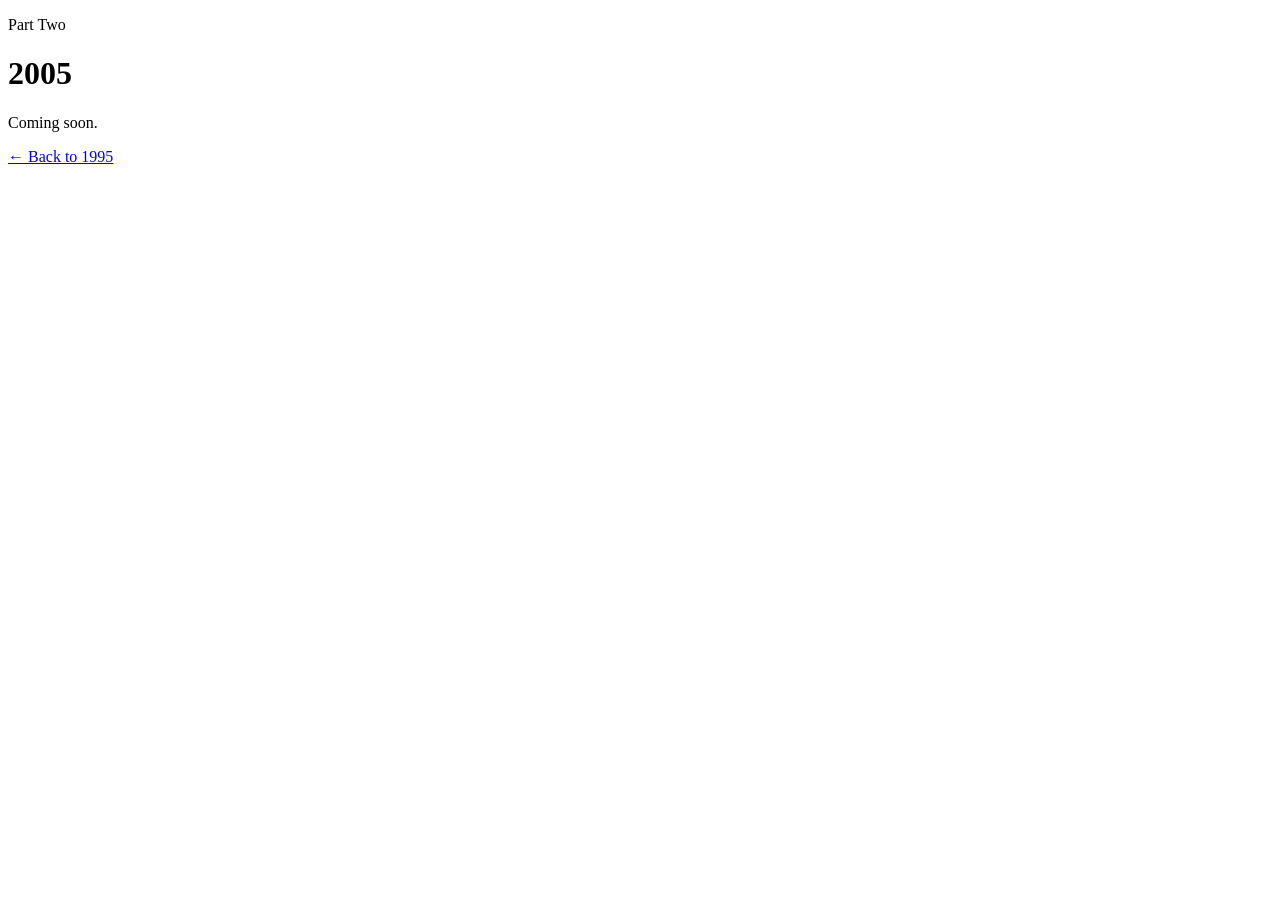
==== 2005.html @ b73b57d1 "Rename 2005 to 2005.html" ====
<!DOCTYPE html>
<html lang="en">
<head>
  <meta charset="UTF-8" />
  <meta name="viewport" content="width=device-width, initial-scale=1.0" />
  <title>2005 — Coming Soon</title>
  <link rel="stylesheet" href="style.css" />
</head>
<body>
  <main class="hero">
    <div class="hero__inner">
      <p class="hero__kicker">Part Two</p>
      <h1 class="hero__title">2005</h1>
      <p class="hero__dek">Coming soon.</p>
      <a class="hero__link" href="index.html">← Back to 1995</a>
    </div>
  </main>
</body>
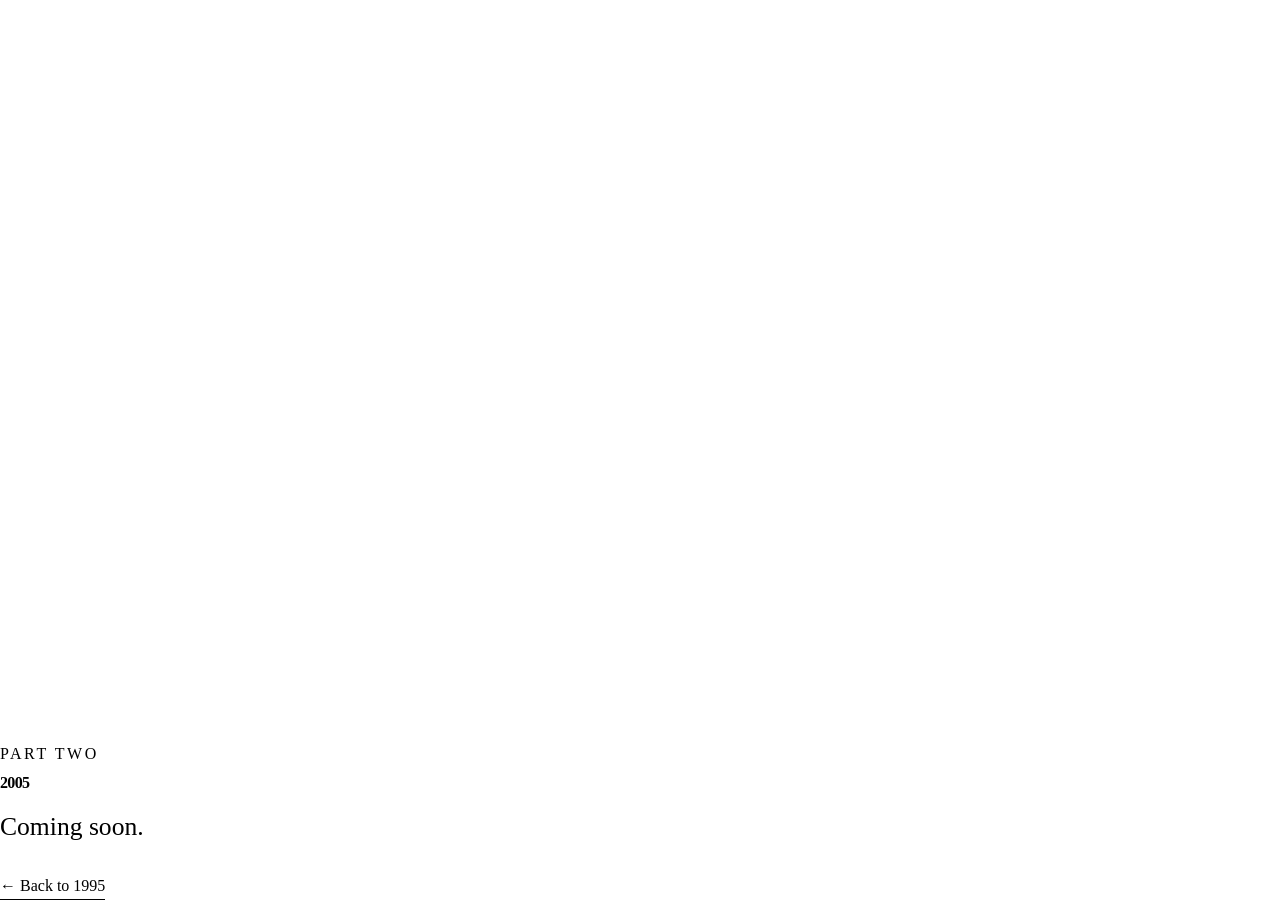
==== commit 23dbbb13: "Add class to body element in 2005.html" ====
--- a/2005.html
+++ b/2005.html
@@ -6,7 +6,8 @@
   <title>2005 — Coming Soon</title>
   <link rel="stylesheet" href="style.css" />
 </head>
-<body>
+
+  <body class="theme-2005">
   <main class="hero">
     <div class="hero__inner">
       <p class="hero__kicker">Part Two</p>
@@ -16,3 +17,4 @@
     </div>
   </main>
 </body>
+</html>
--- a/style.css
+++ b/style.css
@@ -0,0 +1,435 @@
+ <style>
+    :root {
+      --bg: #f4f0e8;
+      --text: #111111;
+      --muted: #5f5a52;
+      --rule: rgba(17, 17, 17, 0.14);
+--accent-1995: var(--timeline-colour);
+      --accent-2005: #8a5a00;
+      --accent-2015: #24577a;
+      --max-width: 660px;
+      --outer-pad: clamp(20px, 4vw, 48px);
+      --section-gap: clamp(60px, 8vw, 120px);
+      --body-size: clamp(18px, 1.3vw, 21px);
+      --body-leading: 1.65;
+      --display-size: clamp(44px, 8vw, 110px);
+      --title-size: clamp(28px, 4vw, 48px);
+      --meta-size: 0.9rem;
+      --sans: Inter, ui-sans-serif, system-ui, -apple-system, BlinkMacSystemFont, "Segoe UI", sans-serif;
+      --serif: "Iowan Old Style", "Palatino Linotype", "Book Antiqua", Palatino, Georgia, serif;
+  --timeline-colour: #ff6b00;
+    }
+
+    * { box-sizing: border-box; }
+
+    html {
+      scroll-behavior: smooth;
+    }
+
+    body {
+      margin: 0;
+      background: var(--bg);
+      color: var(--text);
+      font-family: var(--serif);
+      -webkit-font-smoothing: antialiased;
+      text-rendering: optimizeLegibility;
+    }
+
+    a {
+      color: inherit;
+      text-decoration-thickness: 1px;
+      text-underline-offset: 0.18em;
+    }
+
+    .site-shell {
+      min-height: 100vh;
+    }
+
+    .hero {
+      min-height: 100svh;
+      display: grid;
+      align-items: end;
+      padding: var(--outer-pad);
+      border-bottom: 1px solid var(--rule);
+      background:
+        linear-gradient(to bottom, rgba(255,255,255,0.3), rgba(255,255,255,0)),
+        var(--bg);
+    }
+
+    .hero__inner {
+      width: min(100%, 1200px);
+    }
+
+    .hero__kicker {
+      margin: 0 0 12px;
+      font: 600 0.78rem/1 var(--sans);
+      letter-spacing: 0.16em;
+      text-transform: uppercase;
+      color: var(--muted);
+    }
+
+    .hero__title {
+      margin: 0;
+      max-width: 12ch;
+      font-family: var(--sans);
+      font-weight: 700;
+      font-size: var(--display-size);
+      line-height: 0.95;
+      letter-spacing: -0.04em;
+    }
+
+    .hero__dek {
+      margin: 22px 0 34px;
+      max-width: 28ch;
+      font-size: clamp(20px, 2vw, 30px);
+      line-height: 1.2;
+      color: var(--muted);
+    }
+
+    .hero__link {
+      display: inline-flex;
+      align-items: center;
+      gap: 10px;
+      font: 600 1rem/1 var(--sans);
+      text-decoration: none;
+      border-bottom: 1px solid currentColor;
+      padding-bottom: 4px;
+    }
+
+    .era-nav {
+      position: sticky;
+      top: 0;
+      z-index: 20;
+      display: flex;
+      gap: 18px;
+      padding: 16px var(--outer-pad);
+      border-bottom: 1px solid var(--rule);
+      backdrop-filter: blur(14px);
+      background: rgba(244, 240, 232, 0.9);
+      font: 600 0.9rem/1 var(--sans);
+      letter-spacing: 0.12em;
+      text-transform: uppercase;
+    }
+
+    .era-nav a {
+      text-decoration: none;
+      color: var(--muted);
+    }
+
+    .era-nav a:hover {
+      color: var(--text);
+    }
+    
+    .era-next {
+  display: inline-block;
+  margin-top: 60px;
+  font: 600 0.9rem/1 var(--sans);
+  letter-spacing: 0.08em;
+  text-transform: uppercase;
+  text-decoration: none;
+  color: var(--timeline-colour);
+}
+    
+
+    .issues {
+      padding: 0 var(--outer-pad) var(--section-gap);
+    }
+
+    .issue {
+      padding: var(--section-gap) 0;
+      border-bottom: 1px solid var(--rule);
+    }
+
+    .issue__grid {
+      display: grid;
+      grid-template-columns: minmax(0, 1fr);
+      gap: 32px;
+      width: min(100%, 1200px);
+      margin: 0 auto;
+    }
+
+    .issue__meta {
+      display: grid;
+      gap: 12px;
+      align-content: start;
+    }
+
+    .issue__year {
+      margin: 0;
+      font: 700 clamp(32px, 5vw, 66px)/0.95 var(--sans);
+      letter-spacing: -0.04em;
+    }
+
+    .issue__strap {
+      margin: 0;
+      font: 500 var(--meta-size)/1.3 var(--sans);
+      letter-spacing: 0.08em;
+      text-transform: uppercase;
+      color: var(--muted);
+    }
+    .issue__strap a {
+  text-decoration: none;
+}
+
+    .issue__strap a:hover {
+  opacity: 0.7;
+}
+
+    .issue__body {
+      max-width: var(--max-width);
+      font-size: var(--body-size);
+      line-height: var(--body-leading);
+    }
+
+    .issue__body p {
+      margin: 0 0 1.2em;
+  hanging-punctuation: first;
+  hyphens: auto;
+      overflow-wrap: break-word;
+}
+
+    .pullquote {
+      margin: 28px 0;
+      padding-left: 18px;
+      border-left: 3px solid currentColor;
+      font-family: var(--sans);
+      font-size: clamp(22px, 2.4vw, 34px);
+      line-height: 1.15;
+      letter-spacing: -0.02em;
+    }
+
+    .email-meta {
+  font-family: "Courier New", Courier, monospace;
+  font-size: 0.95rem;
+  letter-spacing: 0.02em;
+  margin-bottom: 2rem;
+}
+
+    .issue__extras {
+      display: grid;
+      gap: 16px;
+      max-width: 420px;
+      padding-top: 12px;
+      font: 500 0.98rem/1.45 var(--sans);
+    }
+
+    .issue__extras h4 {
+      margin: 0 0 6px;
+      font: 700 0.78rem/1 var(--sans);
+      letter-spacing: 0.14em;
+      text-transform: uppercase;
+    }
+
+    .issue__extras p {
+      margin: 0;
+      color: var(--muted);
+    }
+
+.issue--1995 {
+  --timeline-colour: #ff6b00;
+
+  background: linear-gradient(
+    to bottom,
+    rgba(126, 31, 31, 0.02),
+    rgba(126, 31, 31, 0)
+  );
+}
+
+.issue--1995 .issue__year,
+.issue--1995 .pullquote,
+.issue--1995 .issue__extras a {
+  color: var(--timeline-colour);
+}
+
+.issue--2005 {
+  --timeline-colour: #c58a00;
+
+  background: linear-gradient(
+    to bottom,
+    rgba(138, 90, 0, 0.035),
+    rgba(138, 90, 0, 0)
+  );
+}
+
+.issue--2005 .issue__year,
+.issue--2005 .pullquote,
+.issue--2005 .issue__extras a {
+  color: var(--timeline-colour);
+}
+
+.issue--2015 {
+  --timeline-colour: #24577a;
+
+  background: linear-gradient(
+    to bottom,
+    rgba(36, 87, 122, 0.035),
+    rgba(36, 87, 122, 0)
+  );
+}
+
+.issue--2015 .issue__year,
+.issue--2015 .pullquote,
+.issue--2015 .issue__extras a {
+  color: var(--timeline-colour);
+}
+
+    .footer {
+      padding: 48px var(--outer-pad) 70px;
+    }
+
+    .footer__inner {
+      width: min(100%, 1200px);
+      margin: 0 auto;
+      display: grid;
+      gap: 8px;
+    }
+
+    .footer__label {
+      font: 700 0.78rem/1 var(--sans);
+      letter-spacing: 0.14em;
+      text-transform: uppercase;
+      color: var(--muted);
+    }
+
+    .footer p {
+      margin: 0;
+      max-width: 48ch;
+      font-size: 1rem;
+      line-height: 1.6;
+      color: var(--muted);
+    }
+
+
+
+.character-nav button:hover {
+  color: var(--text);
+  border-color: var(--text);
+}
+
+.chapter {
+  display: none;
+  opacity: 0;
+  margin-bottom: 80px;
+  transition: opacity 0.5s ease;
+}
+
+.chapter.active {
+  display: block;
+  opacity: 1;
+}
+
+.chapter h3 {
+  margin-bottom: 20px;
+  font-family: var(--sans);
+  font-size: 1.5rem;
+  letter-spacing: -0.03em;
+}
+
+.chapter-progress {
+  margin-bottom: 42px;
+}
+
+.chapter-progress__year {
+  display: none;
+}
+.chapter-progress__line {
+  position: relative;
+  height: 2px;
+  background: var(--timeline-colour);
+}
+
+.progress-dot {
+  position: absolute;
+  top: 50%;
+  width: 12px;
+  height: 12px;
+  padding: 0;
+  margin: 0;
+  border: 3px solid var(--timeline-colour);
+  border-radius: 50%;
+  background: var(--bg);
+  appearance: none;
+  -webkit-appearance: none;
+  transform: translate(-50%, -50%);
+}
+
+.progress-dot.read {
+  border-color: var(--timeline-colour);
+}
+
+.progress-dot.active {
+  background: var(--timeline-colour);
+  border-color: var(--timeline-colour);
+}
+    .progress-dot {
+  opacity: 0;
+}
+
+.progress-dot.read,
+.progress-dot.active {
+  opacity: 1;
+}
+
+.progress-dot.read:hover {
+  transform: translate(-50%, -50%) scale(1.25);
+}
+.chapter-nav {
+  display: flex;
+  justify-content: space-between;
+  margin-top: 60px;
+}
+
+.chapter-nav button {
+  border: 0;
+  background: transparent;
+  padding: 0;
+  cursor: pointer;
+  font: 600 0.9rem/1 var(--sans);
+  letter-spacing: 0.06em;
+  text-transform: uppercase;
+  color: var(--muted);
+}
+
+.chapter-nav button:hover {
+  color: var(--text);
+}
+    .chapter-meta {
+  display: flex;
+  gap: 14px;
+  margin-bottom: 18px;
+  font: 600 0.72rem/1 var(--sans);
+  letter-spacing: 0.12em;
+  text-transform: uppercase;
+  color: var(--muted);
+}
+
+.chapter-meta span {
+  position: relative;
+}
+
+.chapter-meta span:not(:last-child)::after {
+  content: "•";
+  margin-left: 14px;
+  opacity: 0.4;
+}
+ @media (max-width: 700px) {
+  .progress-dot {
+    border-width: 2px;
+  }
+}   
+    @media (min-width: 900px) {
+      .issue__grid {
+        grid-template-columns: 220px minmax(0, 1fr);
+        gap: 48px;
+      }
+
+      .issue__meta {
+        position: sticky;
+        top: 84px;
+      }
+      img {
+  max-width: 100%;
+  height: auto;
+}
+    }
+  </style>
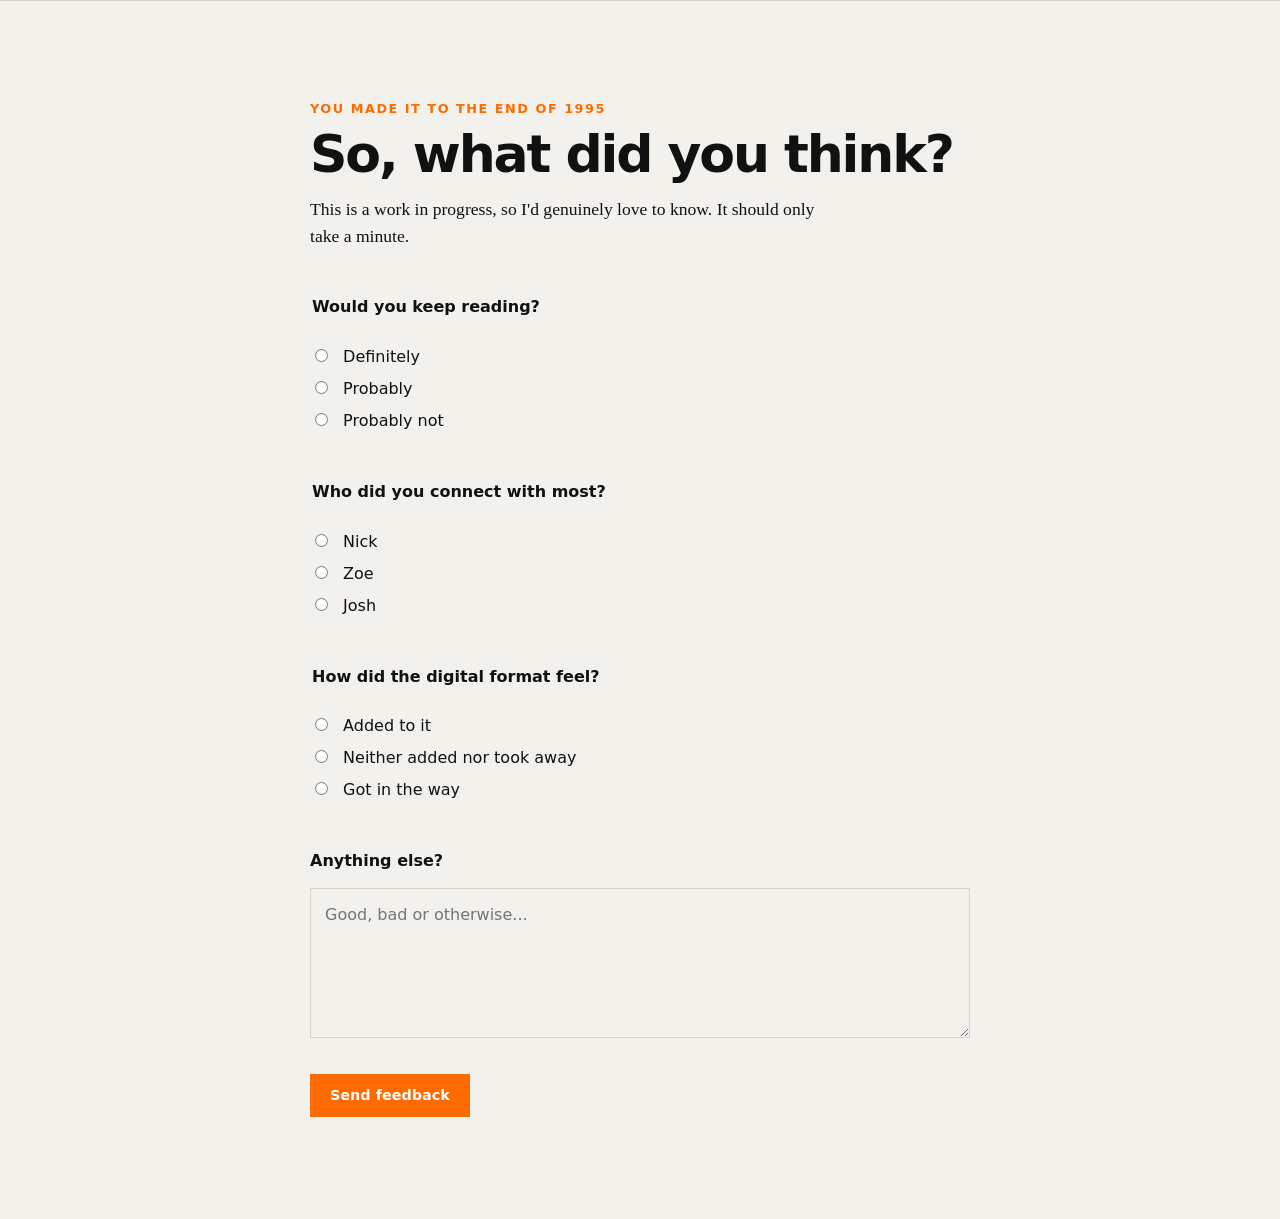
==== commit c5d8d76b: "copyright and changes" ====
--- a/2005.html
+++ b/2005.html
@@ -1,5 +1,6 @@
 <!DOCTYPE html>
 <html lang="en">
+
 <head>
   <meta charset="UTF-8" />
   <meta name="viewport" content="width=device-width, initial-scale=1.0" />
@@ -7,14 +8,244 @@
   <link rel="stylesheet" href="style.css" />
 </head>
 
-  <body class="theme-2005">
+<body>
+
+  <section class="reader-feedback">
+    <div class="reader-feedback__inner">
+
+      <p class="reader-feedback__eyebrow">
+        You made it to the end of 1995
+      </p>
+
+      <h2>So, what did you think?</h2>
+
+      <p class="reader-feedback__intro">
+        This is a work in progress, so I'd genuinely love to know.
+        It should only take a minute.
+      </p>
+
+      <form action="https://formspree.io/f/xppaypvo" method="POST">
+
+        <fieldset>
+          <legend>Would you keep reading?</legend>
+
+          <label>
+            <input
+              type="radio"
+              name="keep-reading"
+              value="Definitely"
+              required
+            >
+            Definitely
+          </label>
+
+          <label>
+            <input
+              type="radio"
+              name="keep-reading"
+              value="Probably"
+            >
+            Probably
+          </label>
+
+          <label>
+            <input
+              type="radio"
+              name="keep-reading"
+              value="Probably not"
+            >
+            Probably not
+          </label>
+        </fieldset>
+
+
+        <fieldset>
+          <legend>Who did you connect with most?</legend>
+
+          <label>
+            <input
+              type="radio"
+              name="character"
+              value="Nick"
+            >
+            Nick
+          </label>
+
+          <label>
+            <input
+              type="radio"
+              name="character"
+              value="Zoe"
+            >
+            Zoe
+          </label>
+
+          <label>
+            <input
+              type="radio"
+              name="character"
+              value="Josh"
+            >
+            Josh
+          </label>
+        </fieldset>
+
+
+        <fieldset>
+          <legend>How did the digital format feel?</legend>
+
+          <label>
+            <input
+              type="radio"
+              name="digital-format"
+              value="Added to it"
+            >
+            Added to it
+          </label>
+
+          <label>
+            <input
+              type="radio"
+              name="digital-format"
+              value="Neither"
+            >
+            Neither added nor took away
+          </label>
+
+          <label>
+            <input
+              type="radio"
+              name="digital-format"
+              value="Got in the way"
+            >
+            Got in the way
+          </label>
+        </fieldset>
+
+
+        <label class="reader-feedback__comment">
+
+          <span>Anything else?</span>
+
+          <textarea
+            name="comments"
+            rows="5"
+            placeholder="Good, bad or otherwise..."
+          ></textarea>
+
+        </label>
+
+
+        <input
+          type="hidden"
+          name="section"
+          value="1995"
+        >
+
+
+        <button type="submit">
+          Send feedback
+        </button>
+
+      </form>
+
+    </div>
+  </section>
+
+
   <main class="hero">
+
     <div class="hero__inner">
-      <p class="hero__kicker">Part Two</p>
-      <h1 class="hero__title">2005</h1>
-      <p class="hero__dek">Coming soon.</p>
-      <a class="hero__link" href="index.html">← Back to 1995</a>
+
+      <p class="hero__kicker">
+        Part Two
+      </p>
+
+      <h1 class="hero__title">
+        2005
+      </h1>
+
+      <p class="hero__dek">
+        Coming soon.
+      </p>
+
+      <a
+        class="hero__link"
+        href="index.html"
+      >
+        ← Back to 1995
+      </a>
+
     </div>
+
   </main>
+
+
+  <script>
+
+    const form = document.querySelector('.reader-feedback form');
+
+    form.addEventListener('submit', async (event) => {
+
+      event.preventDefault();
+
+      const formData = new FormData(form);
+
+      try {
+
+        const response = await fetch(form.action, {
+
+          method: form.method,
+
+          body: formData,
+
+          headers: {
+            'Accept': 'application/json'
+          }
+
+        });
+
+
+        if (response.ok) {
+
+          document.querySelector(
+            '.reader-feedback__inner'
+          ).innerHTML = `
+
+            <p class="reader-feedback__eyebrow">
+              Thanks
+            </p>
+
+            <h2>
+              Thanks for reading.
+            </h2>
+
+            <p class="reader-feedback__intro">
+              Your feedback has been sent.
+            </p>
+
+          `;
+
+        } else {
+
+          alert(
+            'Sorry — something went wrong. Please try again.'
+          );
+
+        }
+
+      } catch (error) {
+
+        alert(
+          'Sorry — something went wrong. Please try again.'
+        );
+
+      }
+
+    });
+
+  </script>
+
 </body>
-</html>
+
+</html>
--- a/style.css
+++ b/style.css
@@ -1,5 +1,6 @@
- <style>
     :root {
+          --page-bg: #d8d0c3;
+  --page-text: #111111;
       --bg: #f4f0e8;
       --text: #111111;
       --muted: #5f5a52;
@@ -26,14 +27,14 @@
       scroll-behavior: smooth;
     }
 
-    body {
-      margin: 0;
-      background: var(--bg);
-      color: var(--text);
-      font-family: var(--serif);
-      -webkit-font-smoothing: antialiased;
-      text-rendering: optimizeLegibility;
-    }
+body {
+  margin: 0;
+  background: #f3f1eb;
+  color: var(--text);
+  font-family: var(--serif);
+  -webkit-font-smoothing: antialiased;
+  text-rendering: optimizeLegibility;
+}
 
     a {
       color: inherit;
@@ -45,46 +46,98 @@
       min-height: 100vh;
     }
 
-    .hero {
-      min-height: 100svh;
-      display: grid;
-      align-items: end;
-      padding: var(--outer-pad);
-      border-bottom: 1px solid var(--rule);
-      background:
-        linear-gradient(to bottom, rgba(255,255,255,0.3), rgba(255,255,255,0)),
-        var(--bg);
-    }
-
-    .hero__inner {
-      width: min(100%, 1200px);
-    }
-
-    .hero__kicker {
-      margin: 0 0 12px;
-      font: 600 0.78rem/1 var(--sans);
-      letter-spacing: 0.16em;
-      text-transform: uppercase;
-      color: var(--muted);
-    }
-
-    .hero__title {
-      margin: 0;
-      max-width: 12ch;
-      font-family: var(--sans);
-      font-weight: 700;
-      font-size: var(--display-size);
-      line-height: 0.95;
-      letter-spacing: -0.04em;
-    }
-
-    .hero__dek {
-      margin: 22px 0 34px;
-      max-width: 28ch;
-      font-size: clamp(20px, 2vw, 30px);
-      line-height: 1.2;
-      color: var(--muted);
-    }
+.hero {
+  position: relative;
+  overflow: hidden;
+}
+
+.hero__carousel {
+  position: absolute;
+  inset: 0;
+}
+
+.hero__carousel img {
+  position: absolute;
+  inset: 0;
+
+  width: 100%;
+  height: 100%;
+
+  object-fit: cover;
+
+  opacity: 0;
+  transition: opacity 2s ease;
+
+  filter:
+    grayscale(10%)
+    contrast(1.05)
+    brightness(0.75);
+
+  transform: scale(1.02);
+}
+
+.hero__carousel img.active {
+  opacity: 1;
+}
+.hero__inner {
+  position: absolute;
+  left: 28px;
+  bottom: 42px;
+  z-index: 2;
+
+  max-width: 680px;
+  padding: 0;
+
+  background: transparent;
+  backdrop-filter: none;
+}
+
+
+.hero__video {
+  position: absolute;
+  inset: 0;
+  width: 100%;
+  height: 100%;
+  object-fit: cover;
+}
+.hero__kicker {
+  display: none;
+}
+.hero__title {
+  margin: 0;
+  max-width: none;
+
+  display: flex;
+  flex-direction: column;
+  align-items: flex-start;
+  gap: 10px;
+  margin-bottom: 10px;
+
+  font-family: var(--sans);
+  font-weight: 700;
+  font-size: var(--display-size);
+  line-height: 0.95;
+  letter-spacing: -0.04em;
+}
+
+.hero__title span {
+  display: inline-block;
+  width: fit-content;
+
+  padding: 0.01em 0.12em 0.12em;
+
+  background: rgba(244, 240, 232, 0.82);
+}
+
+.hero__panel {
+  max-width: 580px;
+  margin-top: 0;
+  padding: 16px 20px;
+    
+
+  background: rgba(244, 240, 232, 0.82);
+  backdrop-filter: blur(5px);
+}
 
     .hero__link {
       display: inline-flex;
@@ -96,6 +149,17 @@
       padding-bottom: 4px;
     }
 
+
+
+.hero__dek {
+  margin: 0 0 16px;
+
+  font-size: clamp(1.1rem, 2vw, 1.35rem);
+  font-family: var(--sans);
+  font-weight: 400;
+  line-height: 1.5;
+  color: var(--muted);
+}
     .era-nav {
       position: sticky;
       top: 0;
@@ -175,16 +239,17 @@
   opacity: 0.7;
 }
 
-    .issue__body {
-      max-width: var(--max-width);
-      font-size: var(--body-size);
-      line-height: var(--body-leading);
-    }
+.issue__body {
+  padding: 0 12px;
+  max-width: var(--max-width);
+  font-size: var(--body-size);
+  line-height: var(--body-leading);
+}
 
     .issue__body p {
       margin: 0 0 1.2em;
   hanging-punctuation: first;
-  hyphens: auto;
+  hyphens: none;
       overflow-wrap: break-word;
 }
 
@@ -227,12 +292,6 @@
 
 .issue--1995 {
   --timeline-colour: #ff6b00;
-
-  background: linear-gradient(
-    to bottom,
-    rgba(126, 31, 31, 0.02),
-    rgba(126, 31, 31, 0)
-  );
 }
 
 .issue--1995 .issue__year,
@@ -243,12 +302,6 @@
 
 .issue--2005 {
   --timeline-colour: #c58a00;
-
-  background: linear-gradient(
-    to bottom,
-    rgba(138, 90, 0, 0.035),
-    rgba(138, 90, 0, 0)
-  );
 }
 
 .issue--2005 .issue__year,
@@ -259,12 +312,6 @@
 
 .issue--2015 {
   --timeline-colour: #24577a;
-
-  background: linear-gradient(
-    to bottom,
-    rgba(36, 87, 122, 0.035),
-    rgba(36, 87, 122, 0)
-  );
 }
 
 .issue--2015 .issue__year,
@@ -310,7 +357,28 @@
   display: none;
   opacity: 0;
   margin-bottom: 80px;
+  padding-top: 24px;
   transition: opacity 0.5s ease;
+
+
+}
+
+.chapter.active .chapter-meta,
+.chapter.active h3 {
+  color: var(--chapter-accent);
+}
+
+.chapter.active .chapter-progress__line {
+  background: var(--chapter-accent);
+}
+
+.chapter.active .progress-dot {
+  border-color: var(--chapter-accent);
+}
+
+.chapter.active .progress-dot.active {
+  background: var(--chapter-accent);
+  border-color: var(--chapter-accent);
 }
 
 .chapter.active {
@@ -318,11 +386,16 @@
   opacity: 1;
 }
 
-.chapter h3 {
-  margin-bottom: 20px;
-  font-family: var(--sans);
-  font-size: 1.5rem;
-  letter-spacing: -0.03em;
+.chapter[data-character="nick"] {
+  --chapter-accent: #5f7f9a;
+}
+
+.chapter[data-character="zoe"] {
+  --chapter-accent: #b35a2e;
+}
+
+.chapter[data-character="josh"] {
+  --chapter-accent: #596f63;
 }
 
 .chapter-progress {
@@ -337,6 +410,8 @@
   height: 2px;
   background: var(--timeline-colour);
 }
+
+
 
 .progress-dot {
   position: absolute;
@@ -373,6 +448,17 @@
 .progress-dot.read:hover {
   transform: translate(-50%, -50%) scale(1.25);
 }
+
+.playlist-icon {
+  width: 14px;
+  height: 14px;
+
+  margin-right: 6px;
+
+  vertical-align: -1px;
+
+  opacity: 0.72;
+}
 .chapter-nav {
   display: flex;
   justify-content: space-between;
@@ -393,24 +479,73 @@
 .chapter-nav button:hover {
   color: var(--text);
 }
-    .chapter-meta {
+  .chapter-meta {
+  margin-bottom: 28px;
+}
+
+.chapter-meta__character {
+  margin-bottom: 10px;
+
+  font-family: var(--sans);
+  font-size: 1.08rem;
+  font-weight: 700;
+  letter-spacing: 0.22em;
+  text-transform: uppercase;
+
+  color: var(--chapter-accent);
+}
+
+.chapter-meta__details {
   display: flex;
   gap: 14px;
-  margin-bottom: 18px;
-  font: 600 0.72rem/1 var(--sans);
-  letter-spacing: 0.12em;
+  flex-wrap: wrap;
+
+  font: 600 0.9rem/1 var(--sans);
+  letter-spacing: 0.14em;
   text-transform: uppercase;
+
   color: var(--muted);
 }
 
-.chapter-meta span {
+.chapter-meta__details span {
   position: relative;
 }
 
-.chapter-meta span:not(:last-child)::after {
+.chapter-meta__details span:not(:last-child)::after {
   content: "•";
   margin-left: 14px;
   opacity: 0.4;
+}
+
+.theme-1995 {
+  --timeline-colour: #ff6b00;
+}
+
+.theme-2005 {
+  --timeline-colour: #c58a00;
+}
+
+.theme-2015 {
+  --timeline-colour: #24577a;
+}
+
+.inline-image {
+  width: 38%;
+  margin: 10px 0 24px;
+}
+
+.inline-image--right {
+  float: right;
+  margin-left: 24px;
+}
+
+.story-image {
+  margin: 24px 0;
+}
+
+.story-image img {
+  width: 100%;
+  display: block;
 }
  @media (max-width: 700px) {
   .progress-dot {
@@ -423,7 +558,7 @@
         gap: 48px;
       }
 
-      .issue__meta {
+     .issue__meta {
         position: sticky;
         top: 84px;
       }
@@ -432,4 +567,101 @@
   height: auto;
 }
     }
-  </style>
+
+@media (max-width: 899px) {
+  .issue__meta,
+  .issue__body {
+    padding-left: 12px;
+    padding-right: 12px;
+  }
+
+  .issue__meta {
+    position: static;
+  }
+
+  .issue__year {
+    margin-left: 0;
+  }
+}
+.reader-feedback {
+  padding: var(--section-gap) var(--outer-pad);
+  border-top: 1px solid var(--rule);
+}
+
+.reader-feedback__inner {
+  max-width: var(--max-width);
+  margin: 0 auto;
+}
+
+.reader-feedback__eyebrow {
+  margin: 0 0 12px;
+  font: 600 0.8rem/1 var(--sans);
+  letter-spacing: 0.12em;
+  text-transform: uppercase;
+  color: var(--timeline-colour);
+}
+
+.reader-feedback h2 {
+  margin: 0 0 16px;
+  font: 700 clamp(32px, 5vw, 52px)/1 var(--sans);
+  letter-spacing: -0.04em;
+}
+
+.reader-feedback__intro {
+  margin: 0 0 48px;
+  max-width: 520px;
+  font-size: 1.1rem;
+  line-height: 1.5;
+}
+
+.reader-feedback fieldset {
+  margin: 0 0 40px;
+  padding: 0;
+  border: 0;
+}
+
+.reader-feedback legend,
+.reader-feedback__comment span {
+  display: block;
+  margin-bottom: 16px;
+  font: 600 1rem/1.3 var(--sans);
+}
+
+.reader-feedback fieldset label {
+  display: block;
+  margin: 12px 0;
+  font-size: 1rem;
+  font-family: var(--sans);
+  cursor: pointer;
+}
+
+.reader-feedback input[type="radio"] {
+  margin-right: 10px;
+}
+
+.reader-feedback__comment {
+  display: block;
+  margin-bottom: 32px;
+}
+
+.reader-feedback textarea {
+  width: 100%;
+  padding: 14px;
+  border: 1px solid var(--rule);
+  background: transparent;
+  font: 1rem/1.5 var(--sans);
+  resize: vertical;
+}
+
+.reader-feedback button {
+  border: 0;
+  padding: 14px 20px;
+  background: var(--timeline-colour);
+  color: white;
+  font: 600 0.9rem/1 var(--sans);
+  cursor: pointer;
+}
+
+.reader-feedback button:hover {
+  opacity: 0.8;
+}
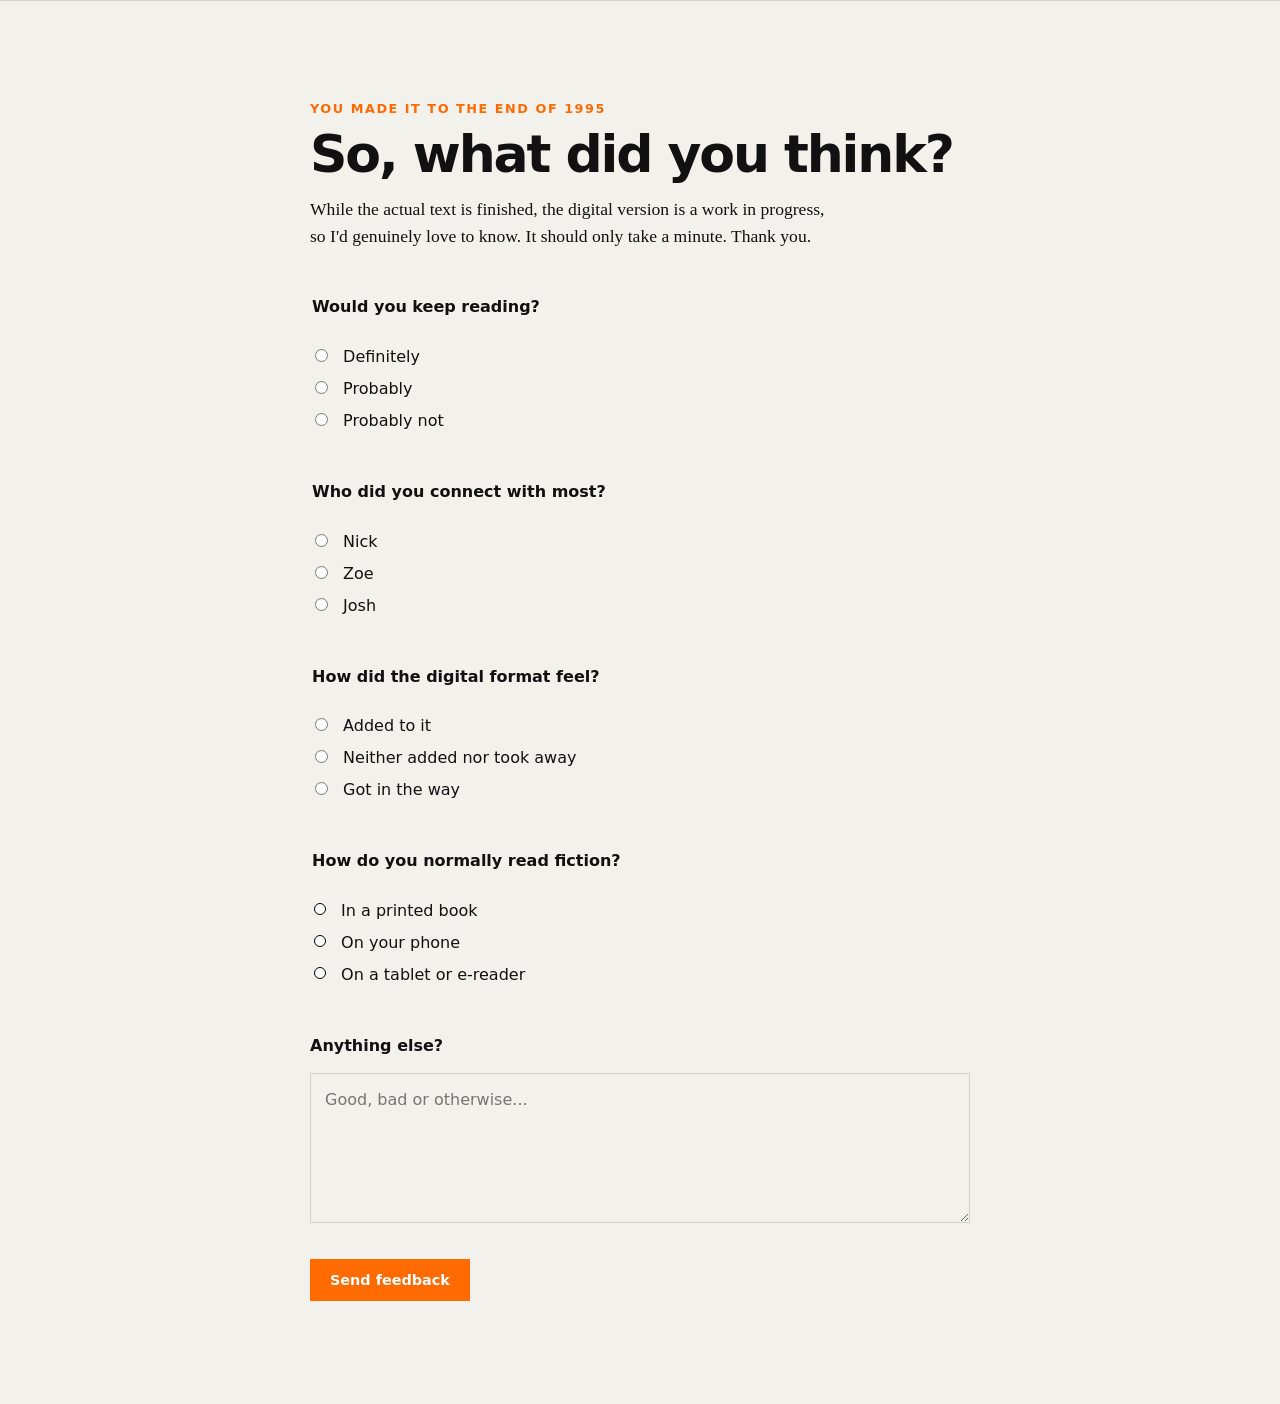
==== commit 33bf55cc: "survey updates" ====
--- a/2005.html
+++ b/2005.html
@@ -20,8 +20,8 @@
       <h2>So, what did you think?</h2>
 
       <p class="reader-feedback__intro">
-        This is a work in progress, so I'd genuinely love to know.
-        It should only take a minute.
+        While the actual text is finished, the digital version is a work in progress, so I'd genuinely love to know.
+        It should only take a minute. Thank you. 
       </p>
 
       <form action="https://formspree.io/f/xppaypvo" method="POST">
@@ -89,38 +89,68 @@
             Josh
           </label>
         </fieldset>
-
-
-        <fieldset>
-          <legend>How did the digital format feel?</legend>
-
-          <label>
-            <input
-              type="radio"
-              name="digital-format"
-              value="Added to it"
-            >
-            Added to it
-          </label>
-
-          <label>
-            <input
-              type="radio"
-              name="digital-format"
-              value="Neither"
-            >
-            Neither added nor took away
-          </label>
-
-          <label>
-            <input
-              type="radio"
-              name="digital-format"
-              value="Got in the way"
-            >
-            Got in the way
-          </label>
-        </fieldset>
+<fieldset>
+  <legend>How did the digital format feel?</legend>
+
+  <label>
+    <input
+      type="radio"
+      name="digital-experience"
+      value="Added to it"
+    >
+    Added to it
+  </label>
+
+  <label>
+    <input
+      type="radio"
+      name="digital-experience"
+      value="Neither"
+    >
+    Neither added nor took away
+  </label>
+
+  <label>
+    <input
+      type="radio"
+      name="digital-experience"
+      value="Got in the way"
+    >
+    Got in the way
+  </label>
+</fieldset>
+
+
+<fieldset>
+  <legend>How do you normally read fiction?</legend>
+
+  <label>
+    <input
+      type="checkbox"
+      name="reading-method"
+      value="Printed book"
+    >
+    In a printed book
+  </label>
+
+  <label>
+    <input
+      type="checkbox"
+      name="reading-method"
+      value="Phone"
+    >
+    On your phone
+  </label>
+
+  <label>
+    <input
+      type="checkbox"
+      name="reading-method"
+      value="Tablet or e-reader"
+    >
+    On a tablet or e-reader
+  </label>
+</fieldset>
 
 
         <label class="reader-feedback__comment">
--- a/style.css
+++ b/style.css
@@ -664,4 +664,22 @@
 
 .reader-feedback button:hover {
   opacity: 0.8;
+}
+
+.reader-feedback input[type="checkbox"] {
+  appearance: none;
+  -webkit-appearance: none;
+  width: 12px;
+  height: 12px;
+  margin-right: 10px;
+  border: 1px solid currentColor;
+  border-radius: 50%;
+  background: white;
+  vertical-align: -2px;
+  cursor: pointer;
+}
+
+.reader-feedback input[type="checkbox"]:checked {
+  background:
+    radial-gradient(circle, currentColor 0 35%, white 40% 100%);
 }
